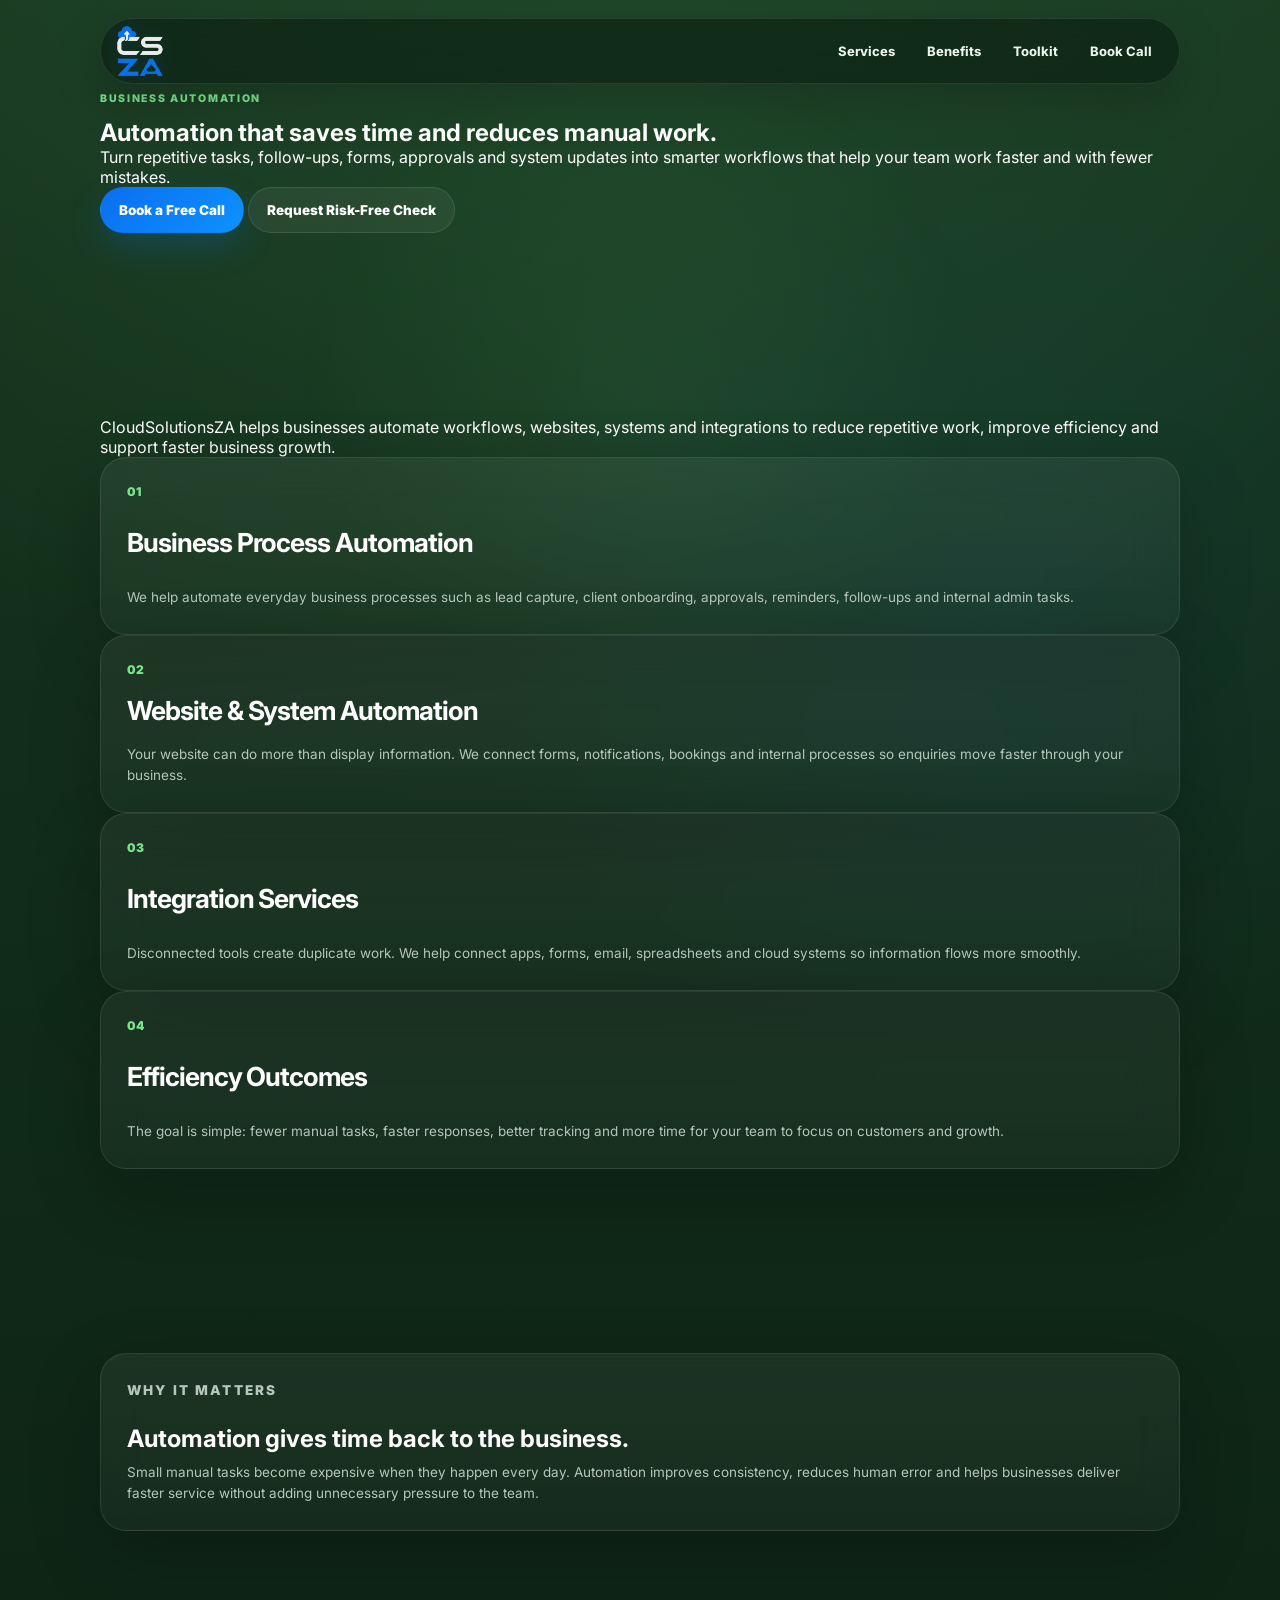
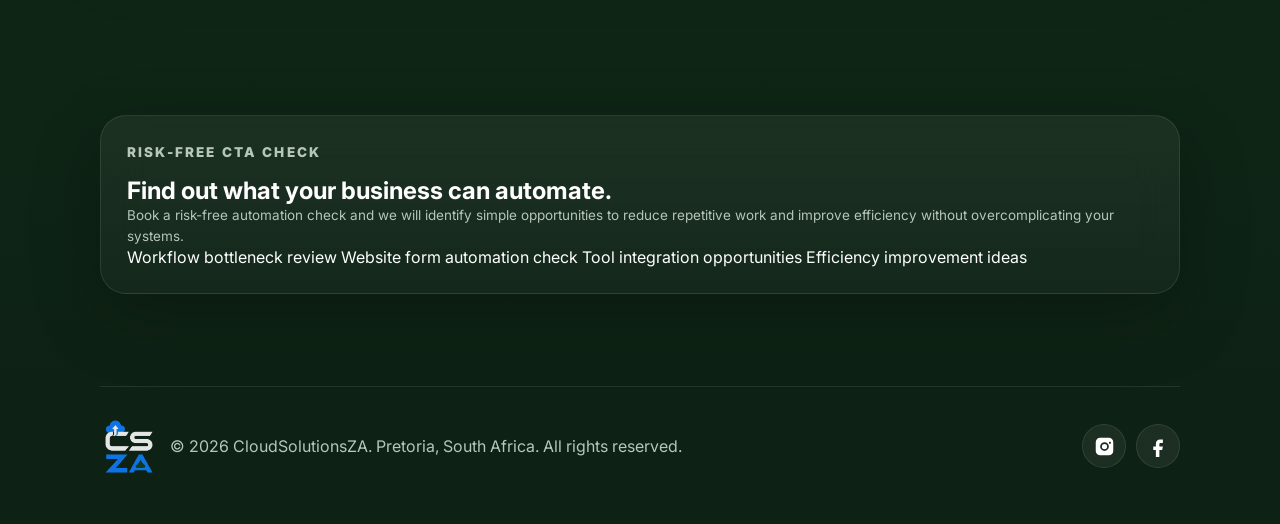
==== automation.html @ 825108ed "Create automation.html" ====
<!DOCTYPE html>
<html lang="en-ZA">
<head>
  <meta charset="UTF-8" />
  <meta name="viewport" content="width=device-width, initial-scale=1.0" />
  <meta name="description" content="CloudSolutionsZA helps businesses automate workflows, websites, systems and integrations to reduce repetitive work, improve efficiency and support faster business growth." />
  <title>Business Automation South Africa | CloudSolutionsZA</title>
  <link rel="preconnect" href="https://fonts.googleapis.com">
  <link rel="preconnect" href="https://fonts.gstatic.com" crossorigin>
  <link href="https://fonts.googleapis.com/css2?family=Inter:wght@400;500;600;700;800;900&display=swap" rel="stylesheet">
  <link rel="icon" type="image/png" href="favicon.png" />
  <link rel="apple-touch-icon" href="favicon.png" />
  <link rel="stylesheet" href="styles.css" />
</head>
<body>
  <div class="page-glow"></div>

  <header class="site-header">
    <a href="index.html#home" class="brand" aria-label="CloudSolutionsZA home">
      <img src="csza-logo-transparent.png" alt="CloudSolutionsZA logo" />
    </a>

    <nav class="nav-links" id="navLinks" aria-label="Main navigation">
      <a href="index.html#services">Services</a>
      <a href="index.html#benefits">Benefits</a>
      <a href="index.html#toolkit">Toolkit</a>
      <a href="index.html#contact">Book Call</a>
    </nav>

    <button class="menu-btn" id="menuBtn" aria-label="Open menu" aria-expanded="false">☰</button>
  </header>

  <main>
    <section class="service-page-hero section-pad">
      <p class="eyebrow">Business automation</p>
      <h1>Automation that saves time and reduces manual work.</h1>
      <p>Turn repetitive tasks, follow-ups, forms, approvals and system updates into smarter workflows that help your team work faster and with fewer mistakes.</p>

      <div class="service-page-actions">
        <a href="index.html#contact" class="btn btn-primary">Book a Free Call</a>
        <a href="security-assesment.html" class="btn btn-secondary">Request Risk-Free Check</a>
      </div>
    </section>

    <section class="section-pad">
      <p class="service-intro">CloudSolutionsZA helps businesses automate workflows, websites, systems and integrations to reduce repetitive work, improve efficiency and support faster business growth.</p>

      <div class="detail-grid">
        <article class="glass-card detail-card">
          <span class="card-number">01</span>
          <h3>Business Process Automation</h3>
          <p>We help automate everyday business processes such as lead capture, client onboarding, approvals, reminders, follow-ups and internal admin tasks.</p>
        </article>
        <article class="glass-card detail-card">
          <span class="card-number">02</span>
          <h3>Website & System Automation</h3>
          <p>Your website can do more than display information. We connect forms, notifications, bookings and internal processes so enquiries move faster through your business.</p>
        </article>
        <article class="glass-card detail-card">
          <span class="card-number">03</span>
          <h3>Integration Services</h3>
          <p>Disconnected tools create duplicate work. We help connect apps, forms, email, spreadsheets and cloud systems so information flows more smoothly.</p>
        </article>
        <article class="glass-card detail-card">
          <span class="card-number">04</span>
          <h3>Efficiency Outcomes</h3>
          <p>The goal is simple: fewer manual tasks, faster responses, better tracking and more time for your team to focus on customers and growth.</p>
        </article>
      </div>
    </section>

    <section class="section-pad">
      <div class="glass-card why-card">
        <p class="eyebrow">Why it matters</p>
        <h2>Automation gives time back to the business.</h2>
        <p>Small manual tasks become expensive when they happen every day. Automation improves consistency, reduces human error and helps businesses deliver faster service without adding unnecessary pressure to the team.</p>
      </div>
    </section>

    <section class="section-pad">
      <div class="glass-card risk-free-card">
        <div>
          <p class="eyebrow">Risk-free CTA check</p>
          <h2>Find out what your business can automate.</h2>
          <p>Book a risk-free automation check and we will identify simple opportunities to reduce repetitive work and improve efficiency without overcomplicating your systems.</p>
        </div>

        <div class="check-list">
          <span>Workflow bottleneck review</span>
          <span>Website form automation check</span>
          <span>Tool integration opportunities</span>
          <span>Efficiency improvement ideas</span>
        </div>
      </div>
    </section>
  </main>

  <footer class="footer">
    <div class="footer-brand">
      <img src="csza-logo-transparent.png" alt="CloudSolutionsZA logo" />
      <p>© 2026 CloudSolutionsZA. Pretoria, South Africa. All rights reserved.</p>
    </div>

    <div class="social-links">
      <a href="https://www.instagram.com/cloudsolutionsza" target="_blank" rel="noopener" aria-label="Instagram"><svg viewBox="0 0 24 24"><path d="M7 2h10a5 5 0 0 1 5 5v10a5 5 0 0 1-5 5H7a5 5 0 0 1-5-5V7a5 5 0 0 1 5-5zm5 5a5 5 0 1 0 0 10 5 5 0 0 0 0-10zm0 2a3 3 0 1 1 0 6 3 3 0 0 1 0-6zm6.2-2.4a1.2 1.2 0 1 0 0 2.4 1.2 1.2 0 0 0 0-2.4z"/></svg></a>
      <a href="https://www.facebook.com/cloudsolutionsza" target="_blank" rel="noopener" aria-label="Facebook"><svg viewBox="0 0 24 24"><path d="M14 8h3V4h-3c-3.3 0-5 2-5 5v3H6v4h3v8h4v-8h3.2l.8-4h-4V9c0-.7.3-1 1-1z"/></svg></a>
    </div>
  </footer>

  <script src="script.js"></script>
</body>
</html>
---- styles.css ----
:root{
  --green:#102a18;
  --green-2:#183820;
  --green-3:#0d2114;
  --blue:#0878ff;
  --blue-soft:#4a9cff;
  --white:#ffffff;
  --muted:#b6c6bb;
  --line:rgba(255,255,255,.095);
  --glass:rgba(255,255,255,.052);
  --shadow:0 24px 70px rgba(0,0,0,.22);
}
*{box-sizing:border-box;margin:0;padding:0}
html{scroll-behavior:smooth}
body{
  font-family:Inter,system-ui,-apple-system,BlinkMacSystemFont,"Segoe UI",sans-serif;
  background:
    radial-gradient(circle at 50% -8%,rgba(43,94,56,.46),transparent 42%),
    radial-gradient(circle at 78% 28%,rgba(8,120,255,.075),transparent 28%),
    linear-gradient(180deg,#183820 0%,#102a18 48%,#0d2114 100%);
  color:var(--white);
  overflow-x:hidden;
}
a{color:inherit;text-decoration:none}
button,input,select,textarea{font:inherit}
.page-glow{position:fixed;inset:0;pointer-events:none;background:radial-gradient(circle at 50% 42%,rgba(124,255,155,.055),transparent 42%);z-index:-1}
.site-header{
  position:fixed;top:18px;left:50%;transform:translateX(-50%);z-index:20;
  width:min(1080px,92%);height:66px;padding:0 14px 0 11px;
  display:flex;align-items:center;justify-content:space-between;
  border:1px solid var(--line);border-radius:999px;
  background:rgba(13,33,20,.68);backdrop-filter:blur(24px);
  box-shadow:0 16px 50px rgba(0,0,0,.18)
}
.brand{display:flex;align-items:center}.brand img{width:56px;height:auto;mix-blend-mode:screen;filter:drop-shadow(0 12px 24px rgba(0,0,0,.22)) drop-shadow(0 0 10px rgba(8,120,255,.12));opacity:.92}
.nav-links{display:flex;align-items:center;gap:6px}.nav-links a{font-size:13px;font-weight:750;color:#ecf4ee;padding:10px 13px;border-radius:999px}.nav-links a:hover{background:rgba(255,255,255,.065)}
.menu-btn{display:none;background:rgba(255,255,255,.065);color:white;border:1px solid var(--line);border-radius:999px;width:42px;height:42px;cursor:pointer}
.section-pad{width:min(1080px,90%);margin:0 auto;padding:92px 0}.hero{min-height:100svh;display:flex;flex-direction:column;align-items:center;justify-content:center;text-align:center;padding-top:108px;padding-bottom:64px}
.hero-logo-wrap{margin-bottom:14px;position:relative}.hero-logo-wrap:after{content:"";position:absolute;inset:18% 4%;background:radial-gradient(circle,rgba(8,120,255,.14),transparent 58%);filter:blur(22px);z-index:-1}
.hero-logo{width:112px;height:auto;mix-blend-mode:screen;filter:drop-shadow(0 22px 42px rgba(0,0,0,.24)) drop-shadow(0 0 12px rgba(8,120,255,.14));opacity:.92}
.eyebrow{text-transform:uppercase;letter-spacing:.16em;color:#79e58a;font-size:10.5px;font-weight:850;margin-bottom:13px}
.hero h1{font-size:clamp(38px,6.6vw,74px);line-height:.92;letter-spacing:-.058em;font-weight:900;text-wrap:balance;max-width:900px}.hero h1 span,.blue-text{color:var(--blue);text-shadow:0 0 22px rgba(8,120,255,.14)}
.hero-text{max-width:585px;margin:20px auto 0;color:#d7e5db;font-size:clamp(14px,1.45vw,16.5px);line-height:1.58}.hero-actions{display:flex;gap:11px;margin-top:26px;flex-wrap:wrap;justify-content:center}
.btn{display:inline-flex;align-items:center;justify-content:center;min-height:46px;padding:0 18px;border-radius:999px;font-weight:850;border:1px solid transparent;transition:.22s;font-size:13.5px}.btn-primary{background:linear-gradient(135deg,#096ff0,#0d92ff);color:#fff;box-shadow:0 14px 34px rgba(8,120,255,.20)}.btn-primary:hover{transform:translateY(-2px)}.btn-secondary{background:rgba(255,255,255,.06);border-color:var(--line);color:#fff}.trust-bar{display:flex;gap:13px;align-items:center;justify-content:center;flex-wrap:wrap;margin-top:30px;color:var(--muted);font-size:12.5px}.google-rating{padding:9px 13px;border-radius:999px;border:1px solid rgba(255,255,255,.12);background:rgba(255,255,255,.05)}.stars{color:#e9c75f;letter-spacing:.04em}.section-heading{text-align:center;margin-bottom:36px}.section-heading h2,.split-section h2,.about-card h2,.contact-copy h2{font-size:clamp(32px,4.6vw,54px);line-height:.98;letter-spacing:-.052em;font-weight:900;text-wrap:balance}.service-grid{display:grid;grid-template-columns:1.15fr 1fr 1fr;gap:15px}.glass-card,.toolkit-card,.contact-form{background:linear-gradient(180deg,rgba(255,255,255,.06),rgba(255,255,255,.032));border:1px solid var(--line);border-radius:26px;box-shadow:var(--shadow);backdrop-filter:blur(22px)}.glass-card{padding:26px;min-height:178px;display:flex;flex-direction:column;justify-content:space-between}.large-card{grid-row:span 2}.card-number{color:#79e58a;font-weight:900;font-size:12px}.glass-card h3{font-size:clamp(20px,2.05vw,29px);line-height:1.04;letter-spacing:-.04em}.glass-card p{color:var(--muted);line-height:1.55;font-size:13.5px}.accent-card{border-color:rgba(8,120,255,.30);background:linear-gradient(180deg,rgba(8,120,255,.085),rgba(255,255,255,.032))}.split-section{display:grid;grid-template-columns:.95fr 1.25fr;gap:40px;align-items:start}.benefit-grid{display:grid;grid-template-columns:1fr 1fr;gap:13px}.benefit-item{padding:20px;border:1px solid var(--line);border-radius:21px;background:rgba(255,255,255,.045)}.benefit-item strong{display:block;font-size:17.5px;margin-bottom:6px}.benefit-item span{color:var(--muted);line-height:1.5;font-size:13.5px}.toolkit-card{display:grid;grid-template-columns:.9fr 1.1fr;gap:20px;padding:22px}.tool-controls,.password-result{padding:16px}.tool-controls label,.contact-form label{display:block;color:#e0eee5;font-weight:750;margin-bottom:11px;font-size:13.5px}.pill-group{display:flex;gap:8px;margin-bottom:22px;flex-wrap:wrap}.pill{border:1px solid var(--line);background:rgba(255,255,255,.06);color:#fff;border-radius:999px;padding:9px 14px;cursor:pointer;font-weight:750;font-size:13px}.pill.active{background:#0878ff;border-color:#0878ff}select,input,textarea{width:100%;border:1px solid var(--line);background:rgba(0,0,0,.16);color:#fff;border-radius:15px;padding:13px 14px;outline:none;margin-top:7px;margin-bottom:17px;font-size:14.5px}textarea{resize:vertical}.full-btn{width:100%}.small-label{color:#79e58a;text-transform:uppercase;font-size:10.5px;letter-spacing:.14em;font-weight:900}.password-box{display:flex;gap:10px;margin-top:12px}.password-box input{font-size:clamp(16px,2vw,20px);font-weight:850;letter-spacing:.01em;margin:0;min-width:0}.password-box button{border:1px solid var(--line);border-radius:15px;background:#f7fbff;color:#0d2114;font-weight:900;padding:0 15px;cursor:pointer}.strength-row{display:flex;justify-content:space-between;gap:12px;color:var(--muted);margin:17px 0 9px;font-weight:700;font-size:12.8px}.meter{height:9px;border-radius:999px;background:rgba(255,255,255,.085);overflow:hidden}.meter div{height:100%;width:0%;background:linear-gradient(90deg,#1d4ed8,#2563eb,#0878ff);box-shadow:0 0 16px rgba(8,120,255,.28);transition:.3s}.tool-note{margin-top:15px;color:var(--muted);line-height:1.55;font-size:13.5px}.about-card{text-align:center;max-width:880px;margin:auto}.about-card h2{margin-bottom:16px}.about-card p:last-child{max-width:620px;margin:auto;color:var(--muted);font-size:15px;line-height:1.6}.testimonial-grid{display:grid;grid-template-columns:repeat(3,1fr);gap:15px}.review-btn{margin:24px auto 0;display:flex;width:max-content}.contact-section{display:grid;grid-template-columns:.95fr 1.05fr;gap:30px;align-items:start}.contact-copy p:not(.eyebrow){font-size:16px;line-height:1.6;color:var(--muted)}.contact-lines{display:grid;gap:9px;margin-top:22px;color:#fff;font-weight:800;font-size:14.5px}.contact-form{padding:23px}.footer{width:min(1080px,90%);margin:0 auto;padding:28px 0 46px;display:flex;align-items:center;justify-content:space-between;color:var(--muted);border-top:1px solid var(--line);gap:20px}.footer-brand{display:flex;align-items:center;gap:12px}.footer img{width:58px;mix-blend-mode:screen;filter:drop-shadow(0 10px 20px rgba(0,0,0,.24));opacity:.9}.social-links{display:flex;gap:10px}.social-links a{width:44px;height:44px;display:grid;place-items:center;border-radius:50%;background:rgba(255,255,255,.06);border:1px solid var(--line)}.social-links svg{width:21px;height:21px;fill:white}
@media(max-width:920px){.site-header{top:12px;width:94%;height:62px}.brand img{width:50px}.menu-btn{display:block}.nav-links{position:absolute;top:72px;left:0;right:0;display:none;flex-direction:column;align-items:stretch;background:rgba(13,33,20,.97);padding:15px;border-radius:23px;border:1px solid var(--line);box-shadow:var(--shadow)}.nav-links.show{display:flex}.nav-links a{text-align:center}.section-pad{width:92%;padding:72px 0}.hero{padding-top:102px;min-height:auto}.hero-logo{width:96px}.hero h1{font-size:clamp(34px,10.7vw,56px);letter-spacing:-.052em}.hero-text{font-size:14.5px;max-width:500px}.hero-actions{width:100%;max-width:410px}.btn{width:100%;min-height:45px}.trust-bar{margin-top:24px}.section-heading{margin-bottom:28px}.section-heading h2,.split-section h2,.about-card h2,.contact-copy h2{font-size:clamp(29px,8vw,46px);letter-spacing:-.047em}.service-grid,.split-section,.toolkit-card,.contact-section,.testimonial-grid{grid-template-columns:1fr}.large-card{grid-row:auto}.glass-card{min-height:auto;padding:23px;gap:20px}.glass-card h3{font-size:25px}.benefit-grid{grid-template-columns:1fr}.toolkit-card,.contact-form{padding:17px;border-radius:23px}.tool-controls,.password-result{padding:7px}.password-box{flex-direction:column}.password-box button{min-height:45px}.strength-row{flex-direction:column}.footer{flex-direction:column;text-align:center}.footer-brand{flex-direction:column}.footer img{width:54px}}
@media(max-width:480px){.section-pad{width:91%;padding:58px 0}.site-header{height:56px}.menu-btn{width:39px;height:39px}.hero{padding-top:92px}.hero-logo{width:84px}.eyebrow{font-size:9.8px;letter-spacing:.13em}.hero h1{font-size:clamp(31px,12vw,46px);line-height:.96}.hero-text{font-size:13.7px;margin-top:17px}.hero-actions{margin-top:21px}.section-heading h2,.split-section h2,.about-card h2,.contact-copy h2{font-size:clamp(28px,9.2vw,40px)}.glass-card h3{font-size:22.5px}.glass-card p,.benefit-item span,.tool-note{font-size:13px}.benefit-item strong{font-size:16.5px}.password-box input{font-size:15.2px}.contact-copy p:not(.eyebrow){font-size:14.5px}.footer p{font-size:13px}}
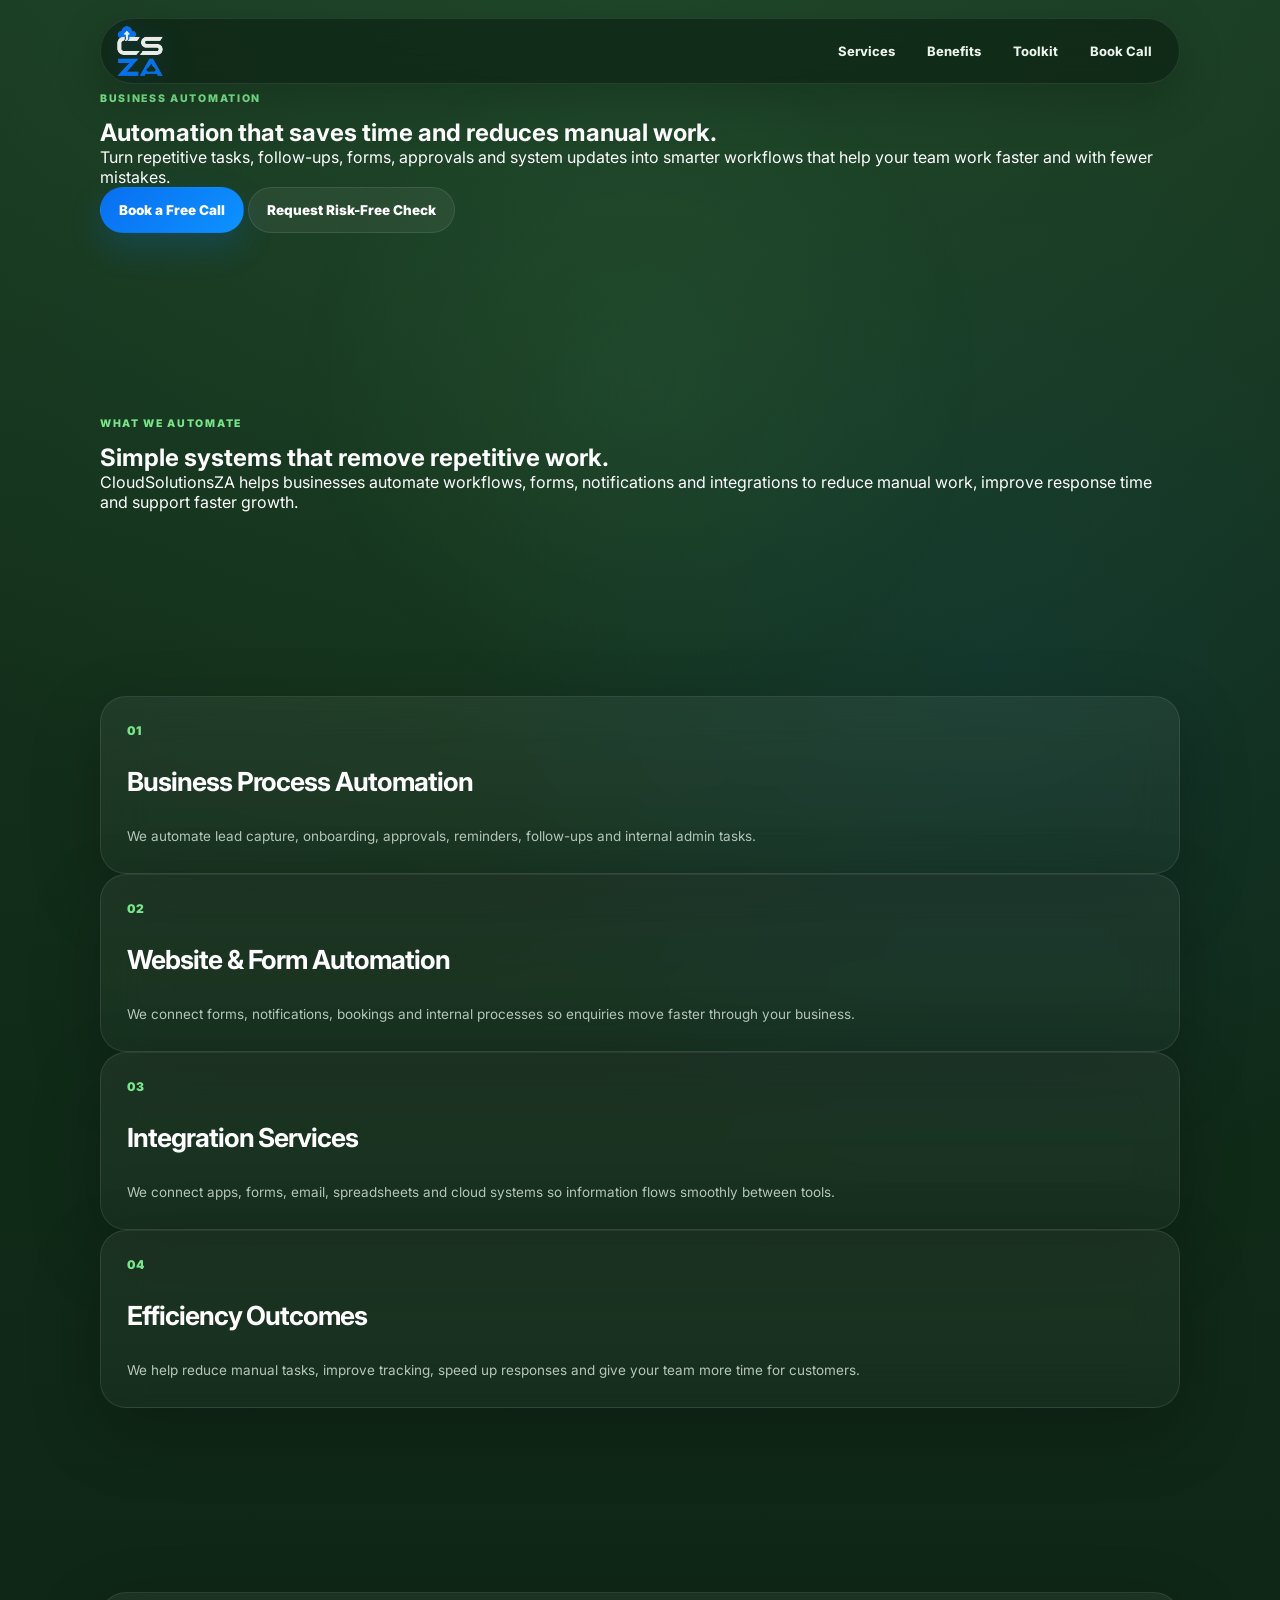
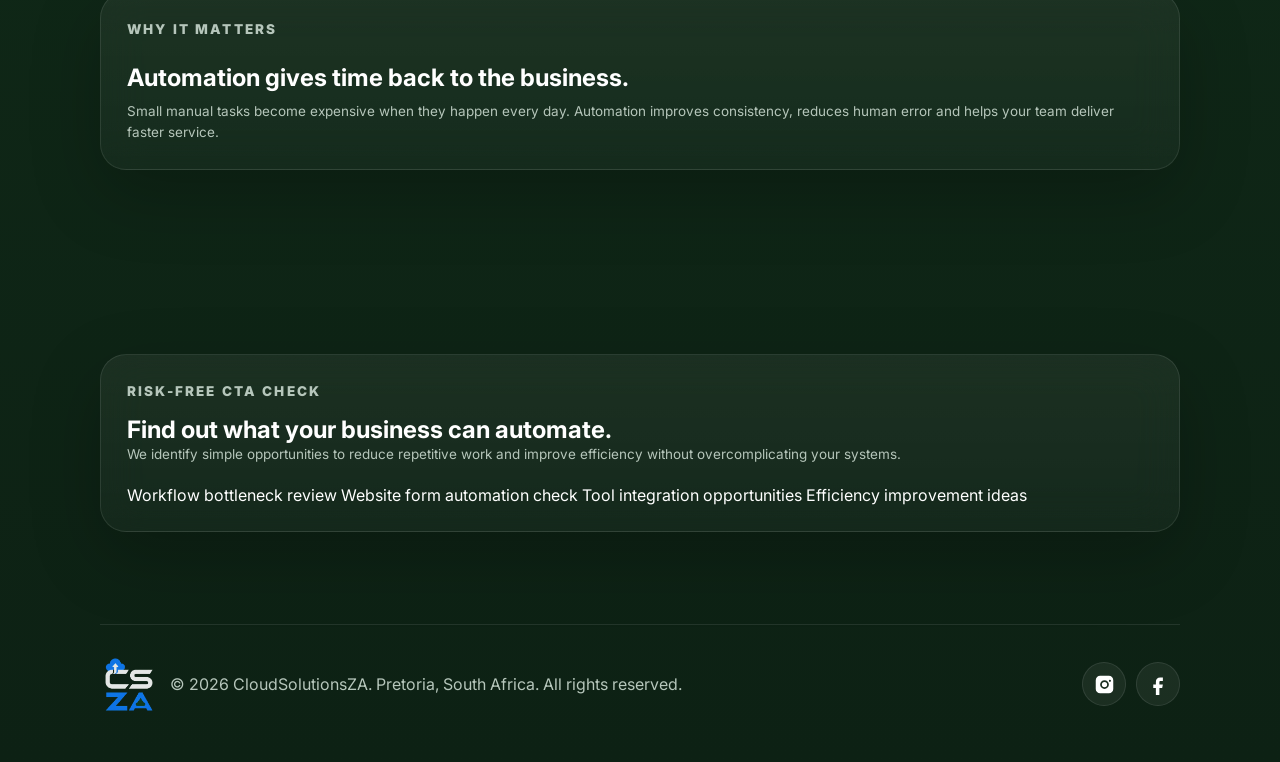
==== commit d3cc0f9c: "Update automation.html" ====
--- a/automation.html
+++ b/automation.html
@@ -3,11 +3,11 @@
 <head>
   <meta charset="UTF-8" />
   <meta name="viewport" content="width=device-width, initial-scale=1.0" />
-  <meta name="description" content="CloudSolutionsZA helps businesses automate workflows, websites, systems and integrations to reduce repetitive work, improve efficiency and support faster business growth." />
+  <meta name="description" content="CloudSolutionsZA helps businesses automate workflows, forms, notifications, integrations and repetitive admin tasks." />
   <title>Business Automation South Africa | CloudSolutionsZA</title>
-  <link rel="preconnect" href="https://fonts.googleapis.com">
-  <link rel="preconnect" href="https://fonts.gstatic.com" crossorigin>
-  <link href="https://fonts.googleapis.com/css2?family=Inter:wght@400;500;600;700;800;900&display=swap" rel="stylesheet">
+  <link rel="preconnect" href="https://fonts.googleapis.com" />
+  <link rel="preconnect" href="https://fonts.gstatic.com" crossorigin />
+  <link href="https://fonts.googleapis.com/css2?family=Inter:wght@400;500;600;700;800;900&display=swap" rel="stylesheet" />
   <link rel="icon" type="image/png" href="favicon.png" />
   <link rel="apple-touch-icon" href="favicon.png" />
   <link rel="stylesheet" href="styles.css" />
@@ -27,14 +27,17 @@
       <a href="index.html#contact">Book Call</a>
     </nav>
 
-    <button class="menu-btn" id="menuBtn" aria-label="Open menu" aria-expanded="false">☰</button>
+    <button class="menu-btn" id="menuBtn" type="button" aria-label="Open menu">☰</button>
   </header>
 
   <main>
     <section class="service-page-hero section-pad">
       <p class="eyebrow">Business automation</p>
       <h1>Automation that saves time and reduces manual work.</h1>
-      <p>Turn repetitive tasks, follow-ups, forms, approvals and system updates into smarter workflows that help your team work faster and with fewer mistakes.</p>
+      <p>
+        Turn repetitive tasks, follow-ups, forms, approvals and system updates into smarter workflows that help your team
+        work faster and with fewer mistakes.
+      </p>
 
       <div class="service-page-actions">
         <a href="index.html#contact" class="btn btn-primary">Book a Free Call</a>
@@ -42,29 +45,39 @@
       </div>
     </section>
 
+    <section class="section-pad service-overview">
+      <p class="eyebrow">What we automate</p>
+      <h2>Simple systems that remove repetitive work.</h2>
+      <p class="service-intro">
+        CloudSolutionsZA helps businesses automate workflows, forms, notifications and integrations to reduce manual work,
+        improve response time and support faster growth.
+      </p>
+    </section>
+
     <section class="section-pad">
-      <p class="service-intro">CloudSolutionsZA helps businesses automate workflows, websites, systems and integrations to reduce repetitive work, improve efficiency and support faster business growth.</p>
-
       <div class="detail-grid">
         <article class="glass-card detail-card">
           <span class="card-number">01</span>
           <h3>Business Process Automation</h3>
-          <p>We help automate everyday business processes such as lead capture, client onboarding, approvals, reminders, follow-ups and internal admin tasks.</p>
+          <p>We automate lead capture, onboarding, approvals, reminders, follow-ups and internal admin tasks.</p>
         </article>
+
         <article class="glass-card detail-card">
           <span class="card-number">02</span>
-          <h3>Website & System Automation</h3>
-          <p>Your website can do more than display information. We connect forms, notifications, bookings and internal processes so enquiries move faster through your business.</p>
+          <h3>Website & Form Automation</h3>
+          <p>We connect forms, notifications, bookings and internal processes so enquiries move faster through your business.</p>
         </article>
+
         <article class="glass-card detail-card">
           <span class="card-number">03</span>
           <h3>Integration Services</h3>
-          <p>Disconnected tools create duplicate work. We help connect apps, forms, email, spreadsheets and cloud systems so information flows more smoothly.</p>
+          <p>We connect apps, forms, email, spreadsheets and cloud systems so information flows smoothly between tools.</p>
         </article>
+
         <article class="glass-card detail-card">
           <span class="card-number">04</span>
           <h3>Efficiency Outcomes</h3>
-          <p>The goal is simple: fewer manual tasks, faster responses, better tracking and more time for your team to focus on customers and growth.</p>
+          <p>We help reduce manual tasks, improve tracking, speed up responses and give your team more time for customers.</p>
         </article>
       </div>
     </section>
@@ -73,7 +86,10 @@
       <div class="glass-card why-card">
         <p class="eyebrow">Why it matters</p>
         <h2>Automation gives time back to the business.</h2>
-        <p>Small manual tasks become expensive when they happen every day. Automation improves consistency, reduces human error and helps businesses deliver faster service without adding unnecessary pressure to the team.</p>
+        <p>
+          Small manual tasks become expensive when they happen every day. Automation improves consistency, reduces human error
+          and helps your team deliver faster service.
+        </p>
       </div>
     </section>
 
@@ -82,7 +98,9 @@
         <div>
           <p class="eyebrow">Risk-free CTA check</p>
           <h2>Find out what your business can automate.</h2>
-          <p>Book a risk-free automation check and we will identify simple opportunities to reduce repetitive work and improve efficiency without overcomplicating your systems.</p>
+          <p>
+            We identify simple opportunities to reduce repetitive work and improve efficiency without overcomplicating your systems.
+          </p>
         </div>
 
         <div class="check-list">
@@ -102,8 +120,12 @@
     </div>
 
     <div class="social-links">
-      <a href="https://www.instagram.com/cloudsolutionsza" target="_blank" rel="noopener" aria-label="Instagram"><svg viewBox="0 0 24 24"><path d="M7 2h10a5 5 0 0 1 5 5v10a5 5 0 0 1-5 5H7a5 5 0 0 1-5-5V7a5 5 0 0 1 5-5zm5 5a5 5 0 1 0 0 10 5 5 0 0 0 0-10zm0 2a3 3 0 1 1 0 6 3 3 0 0 1 0-6zm6.2-2.4a1.2 1.2 0 1 0 0 2.4 1.2 1.2 0 0 0 0-2.4z"/></svg></a>
-      <a href="https://www.facebook.com/cloudsolutionsza" target="_blank" rel="noopener" aria-label="Facebook"><svg viewBox="0 0 24 24"><path d="M14 8h3V4h-3c-3.3 0-5 2-5 5v3H6v4h3v8h4v-8h3.2l.8-4h-4V9c0-.7.3-1 1-1z"/></svg></a>
+      <a href="https://www.instagram.com/cloudsolutionsza" target="_blank" rel="noopener" aria-label="Instagram">
+        <svg viewBox="0 0 24 24" aria-hidden="true"><path d="M7 2h10a5 5 0 0 1 5 5v10a5 5 0 0 1-5 5H7a5 5 0 0 1-5-5V7a5 5 0 0 1 5-5zm5 5a5 5 0 1 0 0 10 5 5 0 0 0 0-10zm0 2a3 3 0 1 1 0 6 3 3 0 0 1 0-6zm6.2-2.4a1.2 1.2 0 1 0 0 2.4 1.2 1.2 0 0 0 0-2.4z" /></svg>
+      </a>
+      <a href="https://www.facebook.com/cloudsolutionsza" target="_blank" rel="noopener" aria-label="Facebook">
+        <svg viewBox="0 0 24 24" aria-hidden="true"><path d="M14 8h3V4h-3c-3.3 0-5 2-5 5v3H6v4h3v8h4v-8h3.2l.8-4h-4V9c0-.7.3-1 1-1z" /></svg>
+      </a>
     </div>
   </footer>
 
